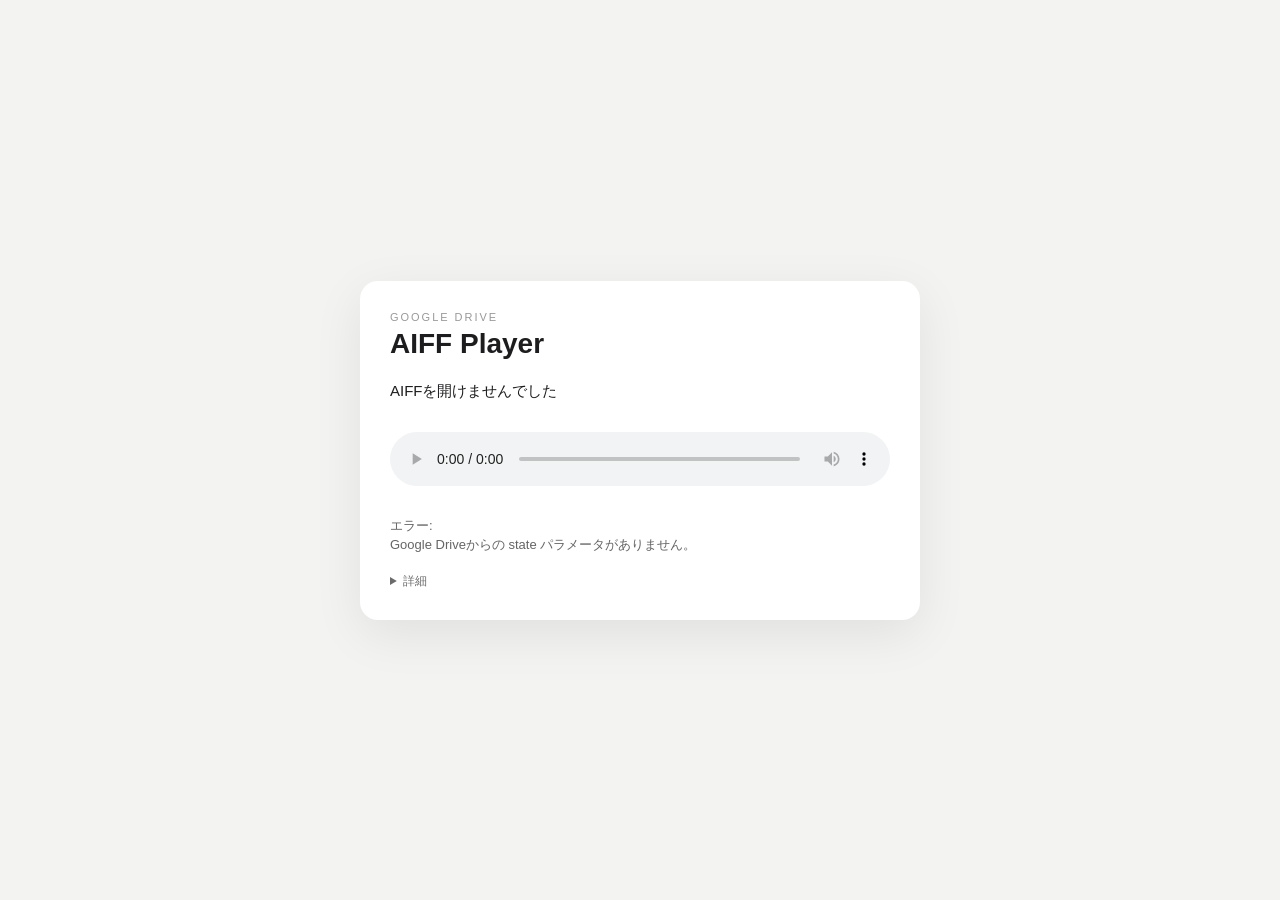
==== index.html @ 59755690 "Add files via upload" ====
<!doctype html>
<html lang="ja">
<head>
  <meta charset="utf-8">
  <meta name="viewport" content="width=device-width, initial-scale=1">
  <title>Drive AIFF Player</title>
  <link rel="stylesheet" href="style.css">
  <script src="https://accounts.google.com/gsi/client" async defer></script>
</head>
<body>
  <main class="card">
    <div class="eyebrow">GOOGLE DRIVE</div>
    <h1>AIFF Player</h1>
    <div id="filename" class="filename">AIFFを待っています…</div>

    <audio id="player" controls></audio>

    <button id="authButton" hidden>Google Driveへのアクセスを許可</button>
    <div id="status">Driveからの情報を確認しています…</div>

    <details>
      <summary>詳細</summary>
      <pre id="details"></pre>
    </details>
  </main>

  <script src="config.js"></script>
  <script src="app.js"></script>
</body>
</html>
---- style.css ----
* { box-sizing: border-box; }
body {
  margin: 0;
  min-height: 100vh;
  display: grid;
  place-items: center;
  background: #f3f3f1;
  color: #1d1d1f;
  font-family: -apple-system, BlinkMacSystemFont, "Helvetica Neue", Arial, sans-serif;
}
.card {
  width: min(560px, calc(100vw - 32px));
  background: white;
  border-radius: 18px;
  padding: 30px;
  box-shadow: 0 14px 50px rgba(0,0,0,.08);
}
.eyebrow {
  font-size: 11px;
  letter-spacing: .18em;
  opacity: .45;
}
h1 { margin: 5px 0 22px; font-size: 28px; font-weight: 600; }
.filename {
  min-height: 28px;
  margin-bottom: 14px;
  font-size: 15px;
  overflow-wrap: anywhere;
}
audio { width: 100%; margin: 8px 0 14px; }
button {
  width: 100%;
  padding: 11px 14px;
  border: 0;
  border-radius: 10px;
  font: inherit;
  cursor: pointer;
}
#status {
  margin-top: 12px;
  font-size: 13px;
  line-height: 1.5;
  opacity: .68;
  white-space: pre-wrap;
}
details { margin-top: 18px; font-size: 12px; opacity: .65; }
pre { white-space: pre-wrap; overflow-wrap: anywhere; }
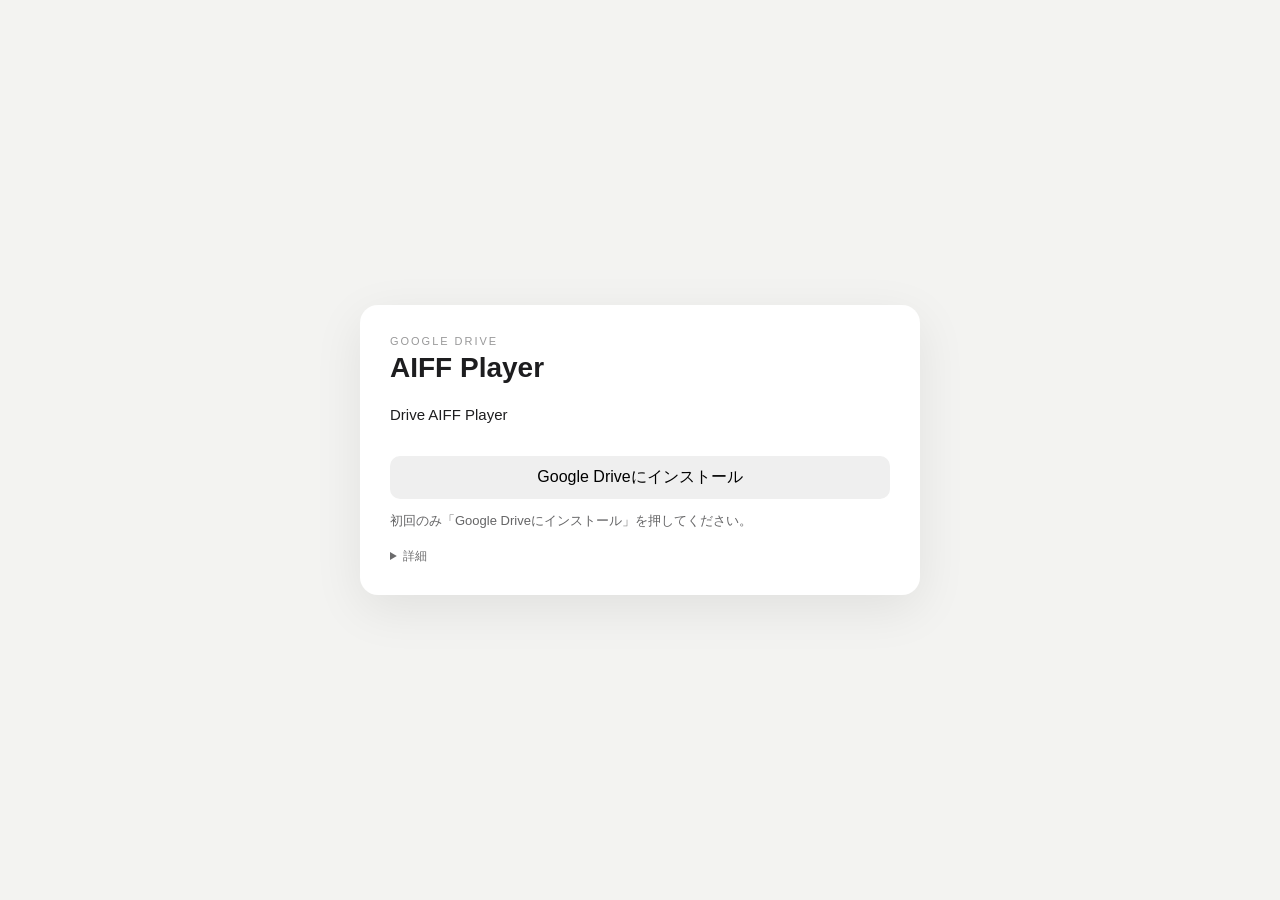
==== commit 5ca0baf2: "Add files via upload" ====
--- a/index.html
+++ b/index.html
@@ -11,12 +11,14 @@
   <main class="card">
     <div class="eyebrow">GOOGLE DRIVE</div>
     <h1>AIFF Player</h1>
-    <div id="filename" class="filename">AIFFを待っています…</div>
+    <div id="filename" class="filename">Drive AIFF Player</div>
 
-    <audio id="player" controls></audio>
+    <audio id="player" controls hidden></audio>
 
+    <button id="installButton">Google Driveにインストール</button>
     <button id="authButton" hidden>Google Driveへのアクセスを許可</button>
-    <div id="status">Driveからの情報を確認しています…</div>
+
+    <div id="status">初回のみ「Google Driveにインストール」を押してください。</div>
 
     <details>
       <summary>詳細</summary>
--- a/style.css
+++ b/style.css
@@ -35,6 +35,7 @@
   border-radius: 10px;
   font: inherit;
   cursor: pointer;
+  margin-top: 8px;
 }
 #status {
   margin-top: 12px;
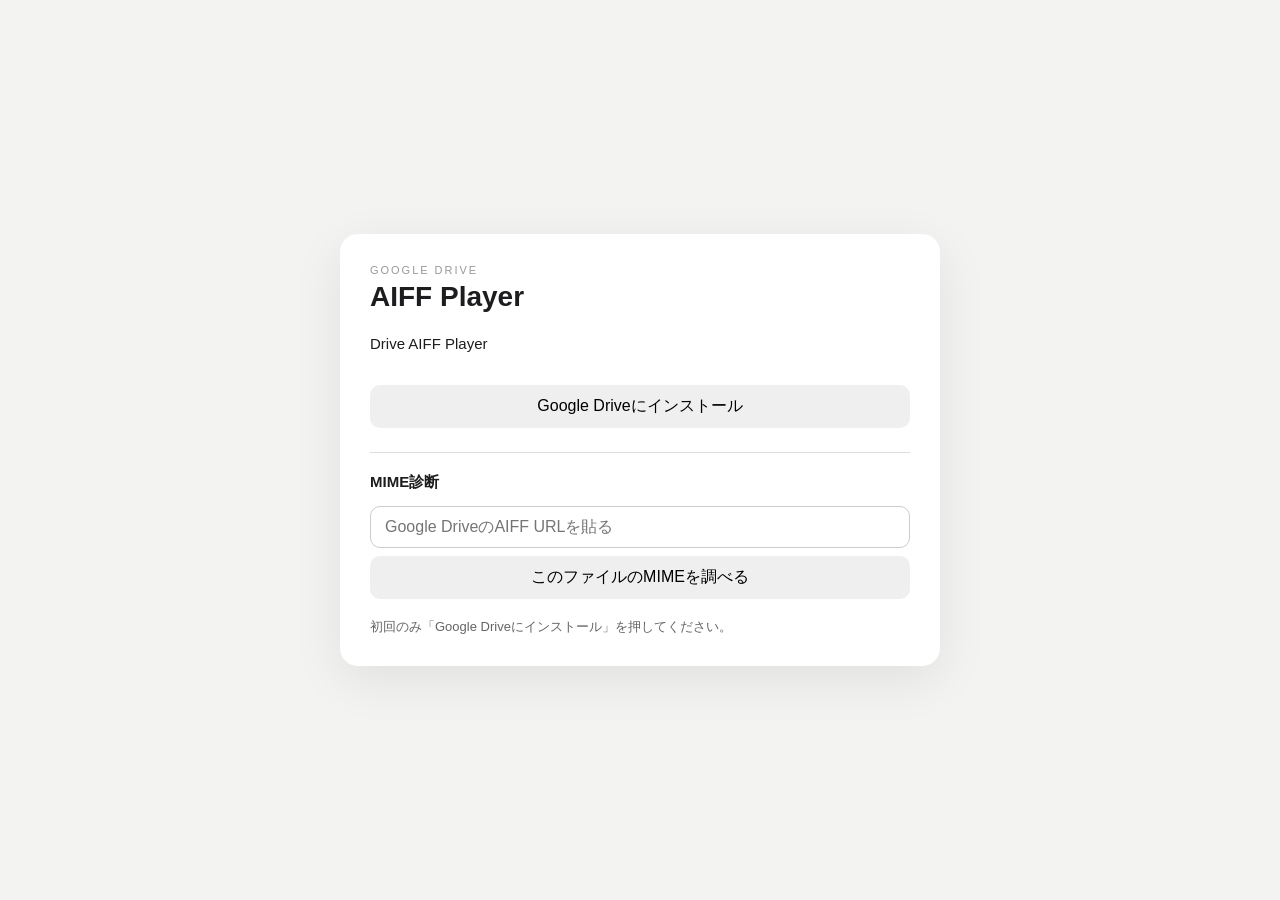
==== commit d8f5e960: "Add files via upload" ====
--- a/index.html
+++ b/index.html
@@ -18,12 +18,15 @@
     <button id="installButton">Google Driveにインストール</button>
     <button id="authButton" hidden>Google Driveへのアクセスを許可</button>
 
+    <section class="diagnostic">
+      <h2>MIME診断</h2>
+      <input id="driveUrl" type="text"
+        placeholder="Google DriveのAIFF URLを貼る">
+      <button id="mimeButton">このファイルのMIMEを調べる</button>
+      <div id="mimeResult"></div>
+    </section>
+
     <div id="status">初回のみ「Google Driveにインストール」を押してください。</div>
-
-    <details>
-      <summary>詳細</summary>
-      <pre id="details"></pre>
-    </details>
   </main>
 
   <script src="config.js"></script>
--- a/style.css
+++ b/style.css
@@ -1,48 +1,32 @@
 * { box-sizing: border-box; }
 body {
-  margin: 0;
-  min-height: 100vh;
-  display: grid;
-  place-items: center;
-  background: #f3f3f1;
-  color: #1d1d1f;
-  font-family: -apple-system, BlinkMacSystemFont, "Helvetica Neue", Arial, sans-serif;
+  margin: 0; min-height: 100vh; display: grid; place-items: center;
+  background: #f3f3f1; color: #1d1d1f;
+  font-family: -apple-system,BlinkMacSystemFont,"Helvetica Neue",Arial,sans-serif;
 }
 .card {
-  width: min(560px, calc(100vw - 32px));
-  background: white;
-  border-radius: 18px;
-  padding: 30px;
+  width: min(600px, calc(100vw - 32px)); background: white;
+  border-radius: 18px; padding: 30px;
   box-shadow: 0 14px 50px rgba(0,0,0,.08);
 }
-.eyebrow {
-  font-size: 11px;
-  letter-spacing: .18em;
-  opacity: .45;
+.eyebrow { font-size: 11px; letter-spacing: .18em; opacity: .45; }
+h1 { margin: 5px 0 22px; font-size: 28px; font-weight: 600; }
+h2 { font-size: 15px; margin: 0 0 10px; }
+.filename { min-height: 28px; margin-bottom: 14px; font-size: 15px; }
+audio { width: 100%; margin: 8px 0 14px; }
+button, input {
+  width: 100%; padding: 11px 14px; border-radius: 10px; font: inherit;
 }
-h1 { margin: 5px 0 22px; font-size: 28px; font-weight: 600; }
-.filename {
-  min-height: 28px;
-  margin-bottom: 14px;
-  font-size: 15px;
-  overflow-wrap: anywhere;
+button { border: 0; cursor: pointer; margin-top: 8px; }
+input { border: 1px solid #ccc; margin-top: 4px; }
+.diagnostic {
+  margin-top: 24px; padding-top: 20px; border-top: 1px solid #ddd;
 }
-audio { width: 100%; margin: 8px 0 14px; }
-button {
-  width: 100%;
-  padding: 11px 14px;
-  border: 0;
-  border-radius: 10px;
-  font: inherit;
-  cursor: pointer;
-  margin-top: 8px;
+#mimeResult {
+  margin-top: 12px; font-family: ui-monospace, SFMono-Regular, Menlo, monospace;
+  font-size: 13px; white-space: pre-wrap; overflow-wrap: anywhere;
 }
 #status {
-  margin-top: 12px;
-  font-size: 13px;
-  line-height: 1.5;
-  opacity: .68;
-  white-space: pre-wrap;
+  margin-top: 18px; font-size: 13px; line-height: 1.5;
+  opacity: .68; white-space: pre-wrap;
 }
-details { margin-top: 18px; font-size: 12px; opacity: .65; }
-pre { white-space: pre-wrap; overflow-wrap: anywhere; }
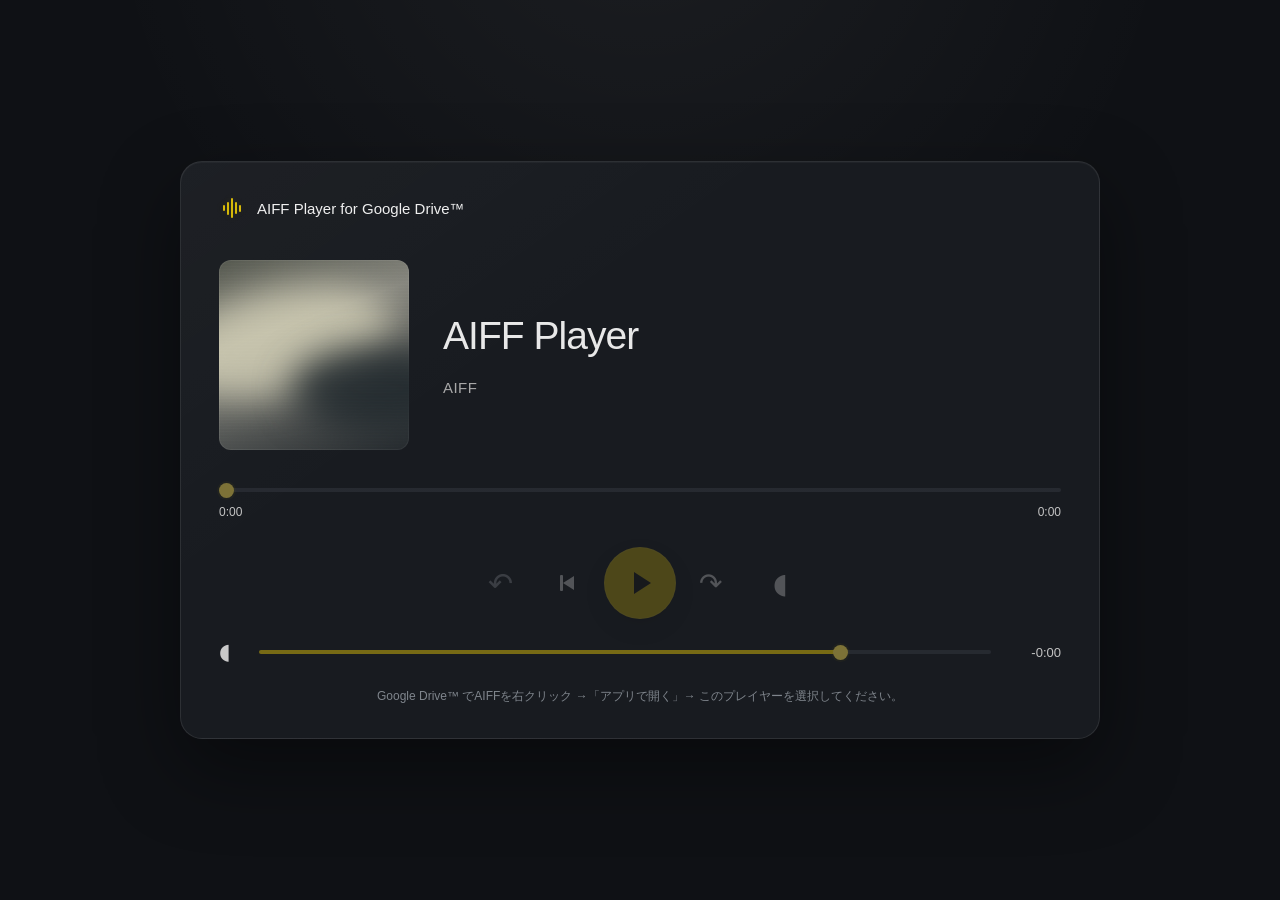
==== commit 2b2d6196: "Add files via upload" ====
--- a/index.html
+++ b/index.html
@@ -3,33 +3,65 @@
 <head>
   <meta charset="utf-8">
   <meta name="viewport" content="width=device-width, initial-scale=1">
-  <title>Drive AIFF Player</title>
+  <title>AIFF Player for Google Drive™</title>
   <link rel="stylesheet" href="style.css">
   <script src="https://accounts.google.com/gsi/client" async defer></script>
 </head>
 <body>
-  <main class="card">
-    <div class="eyebrow">GOOGLE DRIVE</div>
-    <h1>AIFF Player</h1>
-    <div id="filename" class="filename">Drive AIFF Player</div>
+  <main class="app-shell">
+    <section class="player-card">
+      <header class="player-header">
+        <div class="brand">
+          <span class="brand-mark" aria-hidden="true"><i></i><i></i><i></i><i></i><i></i></span>
+          <span>AIFF Player for Google Drive™</span>
+        </div>
+      </header>
 
-    <audio id="player" controls hidden></audio>
+      <div class="content-grid">
+        <div class="artwork" aria-hidden="true">
+          <div class="art-glow art-glow-a"></div>
+          <div class="art-glow art-glow-b"></div>
+          <div class="art-grain"></div>
+        </div>
+        <div class="track-info">
+          <h1 id="filename">AIFF Player</h1>
+          <p id="filemeta">AIFF</p>
+        </div>
+      </div>
 
-    <button id="installButton">Google Driveにインストール</button>
-    <button id="authButton" hidden>Google Driveへのアクセスを許可</button>
+      <div class="timeline">
+        <input id="seek" class="range range-seek" type="range" min="0" max="1000" value="0" step="1" disabled aria-label="再生位置">
+        <div class="time-row">
+          <span id="currentTime">0:00</span>
+          <span id="duration">0:00</span>
+        </div>
+      </div>
 
-    <section class="diagnostic">
-      <h2>MIME診断</h2>
-      <input id="driveUrl" type="text"
-        placeholder="Google DriveのAIFF URLを貼る">
-      <button id="mimeButton">このファイルのMIMEを調べる</button>
-      <div id="mimeResult"></div>
+      <div class="transport">
+        <button id="back15" class="icon-button subtle" type="button" title="15秒戻る" disabled>↶</button>
+        <button id="restart" class="icon-button" type="button" title="先頭へ" disabled>
+          <span class="skip-icon skip-back" aria-hidden="true"></span>
+        </button>
+        <button id="playPause" class="play-button" type="button" title="再生" disabled>
+          <span class="play-symbol" aria-hidden="true"></span>
+        </button>
+        <button id="forward15" class="icon-button" type="button" title="15秒進む" disabled>↷</button>
+        <button id="mute" class="icon-button" type="button" title="ミュート" disabled>
+          <span id="speakerIcon" aria-hidden="true">◖</span>
+        </button>
+      </div>
+
+      <div class="volume-row">
+        <span class="volume-symbol" aria-hidden="true">◖</span>
+        <input id="volume" class="range" type="range" min="0" max="1" value="0.8" step="0.01" disabled aria-label="音量">
+        <span id="remainingTime" class="remaining">-0:00</span>
+      </div>
+
+      <div id="status" class="status">Google Drive™ からAIFFを開いてください。</div>
+      <audio id="audio" preload="metadata"></audio>
     </section>
-
-    <div id="status">初回のみ「Google Driveにインストール」を押してください。</div>
   </main>
-
   <script src="config.js"></script>
   <script src="app.js"></script>
 </body>
-</html>
+</html>
--- a/style.css
+++ b/style.css
@@ -1,32 +1,94 @@
+:root {
+  --bg: #0f1115;
+  --card: #181b20;
+  --text: #e8e8e8;
+  --muted: #a8a8a8;
+  --line: #353941;
+  --accent: #d6b90a;
+  --accent-soft: #e0c84e;
+  --danger: #d66a6a;
+  color-scheme: dark;
+}
 * { box-sizing: border-box; }
+html, body { min-height: 100%; }
 body {
-  margin: 0; min-height: 100vh; display: grid; place-items: center;
-  background: #f3f3f1; color: #1d1d1f;
-  font-family: -apple-system,BlinkMacSystemFont,"Helvetica Neue",Arial,sans-serif;
+  margin: 0;
+  min-height: 100vh;
+  display: grid;
+  place-items: center;
+  padding: 28px;
+  background: radial-gradient(circle at 50% -15%, rgba(255,255,255,.055), transparent 34rem), var(--bg);
+  color: var(--text);
+  font-family: -apple-system, BlinkMacSystemFont, "Helvetica Neue", "Segoe UI", sans-serif;
+  -webkit-font-smoothing: antialiased;
 }
-.card {
-  width: min(600px, calc(100vw - 32px)); background: white;
-  border-radius: 18px; padding: 30px;
-  box-shadow: 0 14px 50px rgba(0,0,0,.08);
+button, input { font: inherit; }
+button { color: inherit; }
+.app-shell { width: min(920px, 100%); }
+.player-card {
+  position: relative;
+  overflow: hidden;
+  padding: 32px 38px 30px;
+  border: 1px solid rgba(255,255,255,.09);
+  border-radius: 22px;
+  background: linear-gradient(145deg, rgba(255,255,255,.022), transparent 36%), var(--card);
+  box-shadow: 0 30px 80px rgba(0,0,0,.42), inset 0 1px 0 rgba(255,255,255,.035);
 }
-.eyebrow { font-size: 11px; letter-spacing: .18em; opacity: .45; }
-h1 { margin: 5px 0 22px; font-size: 28px; font-weight: 600; }
-h2 { font-size: 15px; margin: 0 0 10px; }
-.filename { min-height: 28px; margin-bottom: 14px; font-size: 15px; }
-audio { width: 100%; margin: 8px 0 14px; }
-button, input {
-  width: 100%; padding: 11px 14px; border-radius: 10px; font: inherit;
+.player-header { display:flex; align-items:center; min-height:28px; margin-bottom:38px; }
+.brand { display:inline-flex; align-items:center; gap:13px; color:#efefef; font-size:15px; }
+.brand-mark { width:25px; height:22px; display:inline-flex; align-items:center; justify-content:center; gap:2px; }
+.brand-mark i { display:block; width:2px; border-radius:999px; background:var(--accent); box-shadow:0 0 8px rgba(214,185,10,.16); }
+.brand-mark i:nth-child(1){height:6px}.brand-mark i:nth-child(2){height:13px}.brand-mark i:nth-child(3){height:20px}.brand-mark i:nth-child(4){height:12px}.brand-mark i:nth-child(5){height:7px}
+.content-grid { display:grid; grid-template-columns:minmax(150px,190px) 1fr; gap:34px; align-items:center; }
+.artwork {
+  position:relative; aspect-ratio:1; overflow:hidden; border-radius:12px;
+  background:linear-gradient(160deg,#55584f 0%,#85857d 35%,#262b2f 100%);
+  box-shadow:inset 0 0 0 1px rgba(255,255,255,.06);
 }
-button { border: 0; cursor: pointer; margin-top: 8px; }
-input { border: 1px solid #ccc; margin-top: 4px; }
-.diagnostic {
-  margin-top: 24px; padding-top: 20px; border-top: 1px solid #ddd;
+.art-glow { position:absolute; filter:blur(18px); border-radius:50%; }
+.art-glow-a { width:120%; height:55%; left:-28%; top:16%; background:rgba(223,219,191,.72); transform:rotate(-12deg); }
+.art-glow-b { width:90%; height:45%; right:-28%; bottom:10%; background:rgba(32,40,45,.86); }
+.art-grain { position:absolute; inset:0; opacity:.13; background-image:repeating-linear-gradient(0deg,rgba(255,255,255,.11) 0,rgba(255,255,255,.11) 1px,transparent 1px,transparent 3px); mix-blend-mode:overlay; }
+.track-info h1 { margin:0; max-width:100%; font-size:clamp(25px,4.2vw,39px); line-height:1.15; font-weight:460; letter-spacing:-.025em; overflow-wrap:anywhere; }
+.track-info p { margin:20px 0 0; color:var(--muted); font-size:15px; letter-spacing:.03em; }
+.timeline { margin-top:30px; }
+.range { width:100%; height:20px; margin:0; appearance:none; -webkit-appearance:none; background:transparent; cursor:pointer; }
+.range:disabled { cursor:default; opacity:.5; }
+.range::-webkit-slider-runnable-track { height:4px; border-radius:999px; background:linear-gradient(to right,var(--accent) 0%,var(--accent) var(--progress,0%),var(--line) var(--progress,0%),var(--line) 100%); }
+.range::-moz-range-track { height:4px; border-radius:999px; background:var(--line); }
+.range::-moz-range-progress { height:4px; border-radius:999px; background:var(--accent); }
+.range::-webkit-slider-thumb { appearance:none; -webkit-appearance:none; width:15px; height:15px; margin-top:-5.5px; border:0; border-radius:50%; background:var(--accent-soft); box-shadow:0 0 0 2px rgba(214,185,10,.08); }
+.range::-moz-range-thumb { width:15px; height:15px; border:0; border-radius:50%; background:var(--accent-soft); }
+.time-row { display:flex; justify-content:space-between; margin-top:1px; color:#c4c4c4; font-size:12px; font-variant-numeric:tabular-nums; }
+.transport { display:grid; grid-template-columns:repeat(5,56px); justify-content:center; align-items:center; gap:14px; margin:28px 0 20px; }
+.icon-button,.play-button { display:grid; place-items:center; border:0; cursor:pointer; transition:transform .15s ease,opacity .15s ease,background .15s ease; }
+.icon-button:disabled,.play-button:disabled { cursor:default; opacity:.28; }
+.icon-button:not(:disabled):active,.play-button:not(:disabled):active { transform:scale(.95); }
+.icon-button { width:56px; height:56px; background:transparent; font-size:28px; }
+.icon-button.subtle { color:#92979d; font-size:30px; }
+.play-button { width:72px; height:72px; justify-self:center; border-radius:50%; background:var(--accent); color:#151515; box-shadow:0 9px 26px rgba(0,0,0,.24),0 0 0 1px rgba(255,255,255,.08) inset; }
+.play-button:not(:disabled):hover { background:var(--accent-soft); }
+.play-symbol { width:0; height:0; margin-left:5px; border-top:11px solid transparent; border-bottom:11px solid transparent; border-left:17px solid currentColor; }
+.play-button.is-playing .play-symbol { width:16px; height:22px; margin-left:0; border:0; background:linear-gradient(90deg,currentColor 0 5px,transparent 5px 11px,currentColor 11px 16px); }
+.skip-icon { position:relative; width:24px; height:24px; }
+.skip-icon::before { content:""; position:absolute; top:5px; width:0; height:0; border-top:7px solid transparent; border-bottom:7px solid transparent; }
+.skip-icon::after { content:""; position:absolute; top:4px; width:3px; height:16px; border-radius:1px; background:currentColor; }
+.skip-back::before { left:5px; border-right:11px solid currentColor; }
+.skip-back::after { left:2px; }
+.volume-row { display:grid; grid-template-columns:28px 1fr 58px; align-items:center; gap:12px; margin-top:4px; }
+.volume-symbol { color:#c9c9c9; font-size:22px; }
+.remaining { color:#c4c4c4; text-align:right; font-size:13px; font-variant-numeric:tabular-nums; }
+.status { min-height:20px; margin-top:23px; color:#7f858c; font-size:12px; text-align:center; }
+.status.error { color:var(--danger); }
+@media (max-width:680px) {
+  body { padding:14px; }
+  .player-card { padding:24px 22px 24px; border-radius:18px; }
+  .player-header { margin-bottom:24px; }
+  .content-grid { grid-template-columns:1fr; gap:22px; }
+  .artwork { width:min(62vw,220px); }
+  .track-info h1 { font-size:clamp(23px,7vw,32px); }
+  .track-info p { margin-top:11px; }
+  .transport { grid-template-columns:repeat(5,48px); gap:5px; }
+  .icon-button { width:48px; height:48px; }
+  .play-button { width:64px; height:64px; }
 }
-#mimeResult {
-  margin-top: 12px; font-family: ui-monospace, SFMono-Regular, Menlo, monospace;
-  font-size: 13px; white-space: pre-wrap; overflow-wrap: anywhere;
-}
-#status {
-  margin-top: 18px; font-size: 13px; line-height: 1.5;
-  opacity: .68; white-space: pre-wrap;
-}
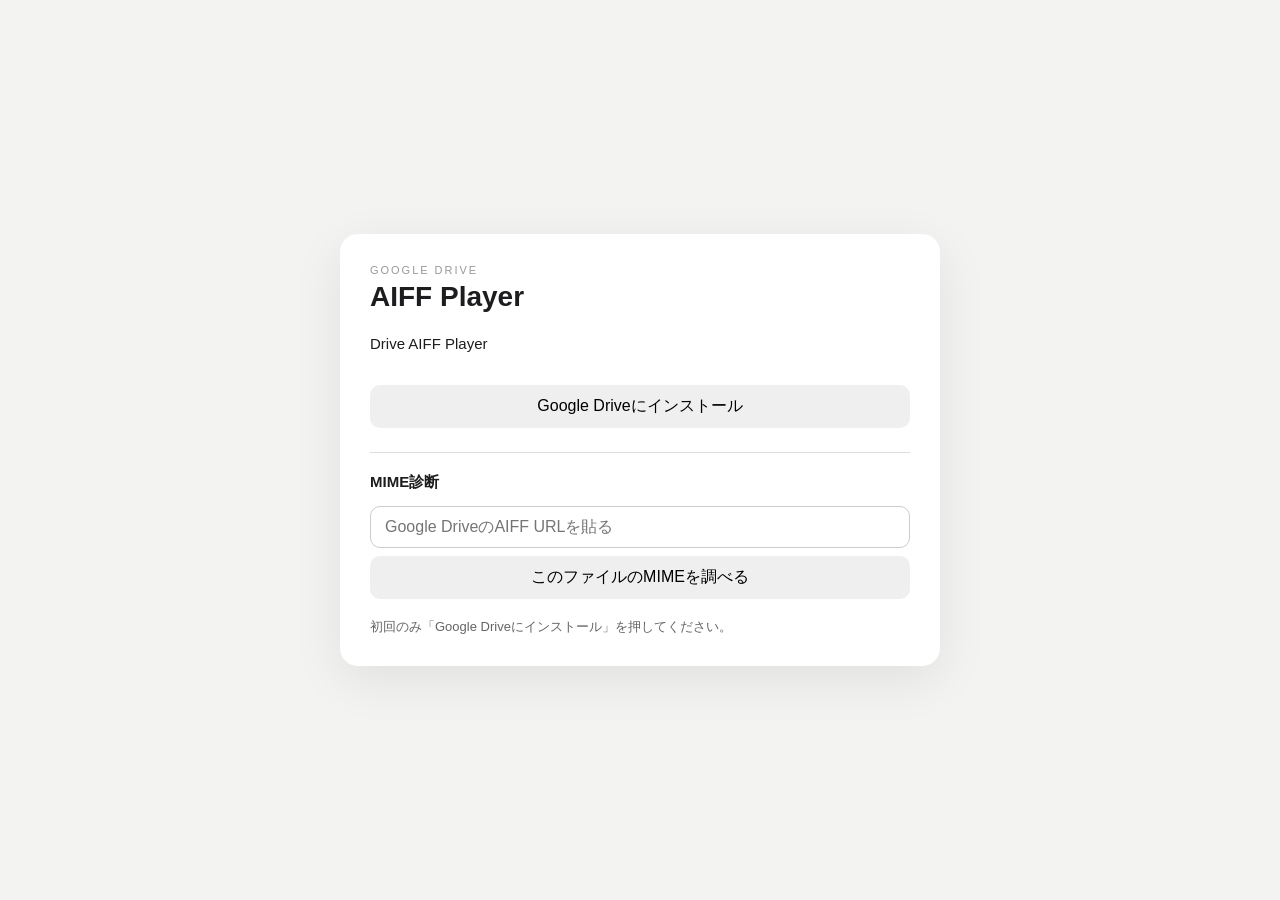
==== commit 3671867f: "Add files via upload" ====
--- a/index.html
+++ b/index.html
@@ -3,65 +3,33 @@
 <head>
   <meta charset="utf-8">
   <meta name="viewport" content="width=device-width, initial-scale=1">
-  <title>AIFF Player for Google Drive™</title>
+  <title>Drive AIFF Player</title>
   <link rel="stylesheet" href="style.css">
   <script src="https://accounts.google.com/gsi/client" async defer></script>
 </head>
 <body>
-  <main class="app-shell">
-    <section class="player-card">
-      <header class="player-header">
-        <div class="brand">
-          <span class="brand-mark" aria-hidden="true"><i></i><i></i><i></i><i></i><i></i></span>
-          <span>AIFF Player for Google Drive™</span>
-        </div>
-      </header>
+  <main class="card">
+    <div class="eyebrow">GOOGLE DRIVE</div>
+    <h1>AIFF Player</h1>
+    <div id="filename" class="filename">Drive AIFF Player</div>
 
-      <div class="content-grid">
-        <div class="artwork" aria-hidden="true">
-          <div class="art-glow art-glow-a"></div>
-          <div class="art-glow art-glow-b"></div>
-          <div class="art-grain"></div>
-        </div>
-        <div class="track-info">
-          <h1 id="filename">AIFF Player</h1>
-          <p id="filemeta">AIFF</p>
-        </div>
-      </div>
+    <audio id="player" controls hidden></audio>
 
-      <div class="timeline">
-        <input id="seek" class="range range-seek" type="range" min="0" max="1000" value="0" step="1" disabled aria-label="再生位置">
-        <div class="time-row">
-          <span id="currentTime">0:00</span>
-          <span id="duration">0:00</span>
-        </div>
-      </div>
+    <button id="installButton">Google Driveにインストール</button>
+    <button id="authButton" hidden>Google Driveへのアクセスを許可</button>
 
-      <div class="transport">
-        <button id="back15" class="icon-button subtle" type="button" title="15秒戻る" disabled>↶</button>
-        <button id="restart" class="icon-button" type="button" title="先頭へ" disabled>
-          <span class="skip-icon skip-back" aria-hidden="true"></span>
-        </button>
-        <button id="playPause" class="play-button" type="button" title="再生" disabled>
-          <span class="play-symbol" aria-hidden="true"></span>
-        </button>
-        <button id="forward15" class="icon-button" type="button" title="15秒進む" disabled>↷</button>
-        <button id="mute" class="icon-button" type="button" title="ミュート" disabled>
-          <span id="speakerIcon" aria-hidden="true">◖</span>
-        </button>
-      </div>
+    <section class="diagnostic">
+      <h2>MIME診断</h2>
+      <input id="driveUrl" type="text"
+        placeholder="Google DriveのAIFF URLを貼る">
+      <button id="mimeButton">このファイルのMIMEを調べる</button>
+      <div id="mimeResult"></div>
+    </section>
 
-      <div class="volume-row">
-        <span class="volume-symbol" aria-hidden="true">◖</span>
-        <input id="volume" class="range" type="range" min="0" max="1" value="0.8" step="0.01" disabled aria-label="音量">
-        <span id="remainingTime" class="remaining">-0:00</span>
-      </div>
+    <div id="status">初回のみ「Google Driveにインストール」を押してください。</div>
+  </main>
 
-      <div id="status" class="status">Google Drive™ からAIFFを開いてください。</div>
-      <audio id="audio" preload="metadata"></audio>
-    </section>
-  </main>
   <script src="config.js"></script>
   <script src="app.js"></script>
 </body>
-</html>+</html>
--- a/style.css
+++ b/style.css
@@ -1,94 +1,32 @@
-:root {
-  --bg: #0f1115;
-  --card: #181b20;
-  --text: #e8e8e8;
-  --muted: #a8a8a8;
-  --line: #353941;
-  --accent: #d6b90a;
-  --accent-soft: #e0c84e;
-  --danger: #d66a6a;
-  color-scheme: dark;
+* { box-sizing: border-box; }
+body {
+  margin: 0; min-height: 100vh; display: grid; place-items: center;
+  background: #f3f3f1; color: #1d1d1f;
+  font-family: -apple-system,BlinkMacSystemFont,"Helvetica Neue",Arial,sans-serif;
 }
-* { box-sizing: border-box; }
-html, body { min-height: 100%; }
-body {
-  margin: 0;
-  min-height: 100vh;
-  display: grid;
-  place-items: center;
-  padding: 28px;
-  background: radial-gradient(circle at 50% -15%, rgba(255,255,255,.055), transparent 34rem), var(--bg);
-  color: var(--text);
-  font-family: -apple-system, BlinkMacSystemFont, "Helvetica Neue", "Segoe UI", sans-serif;
-  -webkit-font-smoothing: antialiased;
+.card {
+  width: min(600px, calc(100vw - 32px)); background: white;
+  border-radius: 18px; padding: 30px;
+  box-shadow: 0 14px 50px rgba(0,0,0,.08);
 }
-button, input { font: inherit; }
-button { color: inherit; }
-.app-shell { width: min(920px, 100%); }
-.player-card {
-  position: relative;
-  overflow: hidden;
-  padding: 32px 38px 30px;
-  border: 1px solid rgba(255,255,255,.09);
-  border-radius: 22px;
-  background: linear-gradient(145deg, rgba(255,255,255,.022), transparent 36%), var(--card);
-  box-shadow: 0 30px 80px rgba(0,0,0,.42), inset 0 1px 0 rgba(255,255,255,.035);
+.eyebrow { font-size: 11px; letter-spacing: .18em; opacity: .45; }
+h1 { margin: 5px 0 22px; font-size: 28px; font-weight: 600; }
+h2 { font-size: 15px; margin: 0 0 10px; }
+.filename { min-height: 28px; margin-bottom: 14px; font-size: 15px; }
+audio { width: 100%; margin: 8px 0 14px; }
+button, input {
+  width: 100%; padding: 11px 14px; border-radius: 10px; font: inherit;
 }
-.player-header { display:flex; align-items:center; min-height:28px; margin-bottom:38px; }
-.brand { display:inline-flex; align-items:center; gap:13px; color:#efefef; font-size:15px; }
-.brand-mark { width:25px; height:22px; display:inline-flex; align-items:center; justify-content:center; gap:2px; }
-.brand-mark i { display:block; width:2px; border-radius:999px; background:var(--accent); box-shadow:0 0 8px rgba(214,185,10,.16); }
-.brand-mark i:nth-child(1){height:6px}.brand-mark i:nth-child(2){height:13px}.brand-mark i:nth-child(3){height:20px}.brand-mark i:nth-child(4){height:12px}.brand-mark i:nth-child(5){height:7px}
-.content-grid { display:grid; grid-template-columns:minmax(150px,190px) 1fr; gap:34px; align-items:center; }
-.artwork {
-  position:relative; aspect-ratio:1; overflow:hidden; border-radius:12px;
-  background:linear-gradient(160deg,#55584f 0%,#85857d 35%,#262b2f 100%);
-  box-shadow:inset 0 0 0 1px rgba(255,255,255,.06);
+button { border: 0; cursor: pointer; margin-top: 8px; }
+input { border: 1px solid #ccc; margin-top: 4px; }
+.diagnostic {
+  margin-top: 24px; padding-top: 20px; border-top: 1px solid #ddd;
 }
-.art-glow { position:absolute; filter:blur(18px); border-radius:50%; }
-.art-glow-a { width:120%; height:55%; left:-28%; top:16%; background:rgba(223,219,191,.72); transform:rotate(-12deg); }
-.art-glow-b { width:90%; height:45%; right:-28%; bottom:10%; background:rgba(32,40,45,.86); }
-.art-grain { position:absolute; inset:0; opacity:.13; background-image:repeating-linear-gradient(0deg,rgba(255,255,255,.11) 0,rgba(255,255,255,.11) 1px,transparent 1px,transparent 3px); mix-blend-mode:overlay; }
-.track-info h1 { margin:0; max-width:100%; font-size:clamp(25px,4.2vw,39px); line-height:1.15; font-weight:460; letter-spacing:-.025em; overflow-wrap:anywhere; }
-.track-info p { margin:20px 0 0; color:var(--muted); font-size:15px; letter-spacing:.03em; }
-.timeline { margin-top:30px; }
-.range { width:100%; height:20px; margin:0; appearance:none; -webkit-appearance:none; background:transparent; cursor:pointer; }
-.range:disabled { cursor:default; opacity:.5; }
-.range::-webkit-slider-runnable-track { height:4px; border-radius:999px; background:linear-gradient(to right,var(--accent) 0%,var(--accent) var(--progress,0%),var(--line) var(--progress,0%),var(--line) 100%); }
-.range::-moz-range-track { height:4px; border-radius:999px; background:var(--line); }
-.range::-moz-range-progress { height:4px; border-radius:999px; background:var(--accent); }
-.range::-webkit-slider-thumb { appearance:none; -webkit-appearance:none; width:15px; height:15px; margin-top:-5.5px; border:0; border-radius:50%; background:var(--accent-soft); box-shadow:0 0 0 2px rgba(214,185,10,.08); }
-.range::-moz-range-thumb { width:15px; height:15px; border:0; border-radius:50%; background:var(--accent-soft); }
-.time-row { display:flex; justify-content:space-between; margin-top:1px; color:#c4c4c4; font-size:12px; font-variant-numeric:tabular-nums; }
-.transport { display:grid; grid-template-columns:repeat(5,56px); justify-content:center; align-items:center; gap:14px; margin:28px 0 20px; }
-.icon-button,.play-button { display:grid; place-items:center; border:0; cursor:pointer; transition:transform .15s ease,opacity .15s ease,background .15s ease; }
-.icon-button:disabled,.play-button:disabled { cursor:default; opacity:.28; }
-.icon-button:not(:disabled):active,.play-button:not(:disabled):active { transform:scale(.95); }
-.icon-button { width:56px; height:56px; background:transparent; font-size:28px; }
-.icon-button.subtle { color:#92979d; font-size:30px; }
-.play-button { width:72px; height:72px; justify-self:center; border-radius:50%; background:var(--accent); color:#151515; box-shadow:0 9px 26px rgba(0,0,0,.24),0 0 0 1px rgba(255,255,255,.08) inset; }
-.play-button:not(:disabled):hover { background:var(--accent-soft); }
-.play-symbol { width:0; height:0; margin-left:5px; border-top:11px solid transparent; border-bottom:11px solid transparent; border-left:17px solid currentColor; }
-.play-button.is-playing .play-symbol { width:16px; height:22px; margin-left:0; border:0; background:linear-gradient(90deg,currentColor 0 5px,transparent 5px 11px,currentColor 11px 16px); }
-.skip-icon { position:relative; width:24px; height:24px; }
-.skip-icon::before { content:""; position:absolute; top:5px; width:0; height:0; border-top:7px solid transparent; border-bottom:7px solid transparent; }
-.skip-icon::after { content:""; position:absolute; top:4px; width:3px; height:16px; border-radius:1px; background:currentColor; }
-.skip-back::before { left:5px; border-right:11px solid currentColor; }
-.skip-back::after { left:2px; }
-.volume-row { display:grid; grid-template-columns:28px 1fr 58px; align-items:center; gap:12px; margin-top:4px; }
-.volume-symbol { color:#c9c9c9; font-size:22px; }
-.remaining { color:#c4c4c4; text-align:right; font-size:13px; font-variant-numeric:tabular-nums; }
-.status { min-height:20px; margin-top:23px; color:#7f858c; font-size:12px; text-align:center; }
-.status.error { color:var(--danger); }
-@media (max-width:680px) {
-  body { padding:14px; }
-  .player-card { padding:24px 22px 24px; border-radius:18px; }
-  .player-header { margin-bottom:24px; }
-  .content-grid { grid-template-columns:1fr; gap:22px; }
-  .artwork { width:min(62vw,220px); }
-  .track-info h1 { font-size:clamp(23px,7vw,32px); }
-  .track-info p { margin-top:11px; }
-  .transport { grid-template-columns:repeat(5,48px); gap:5px; }
-  .icon-button { width:48px; height:48px; }
-  .play-button { width:64px; height:64px; }
+#mimeResult {
+  margin-top: 12px; font-family: ui-monospace, SFMono-Regular, Menlo, monospace;
+  font-size: 13px; white-space: pre-wrap; overflow-wrap: anywhere;
 }
+#status {
+  margin-top: 18px; font-size: 13px; line-height: 1.5;
+  opacity: .68; white-space: pre-wrap;
+}
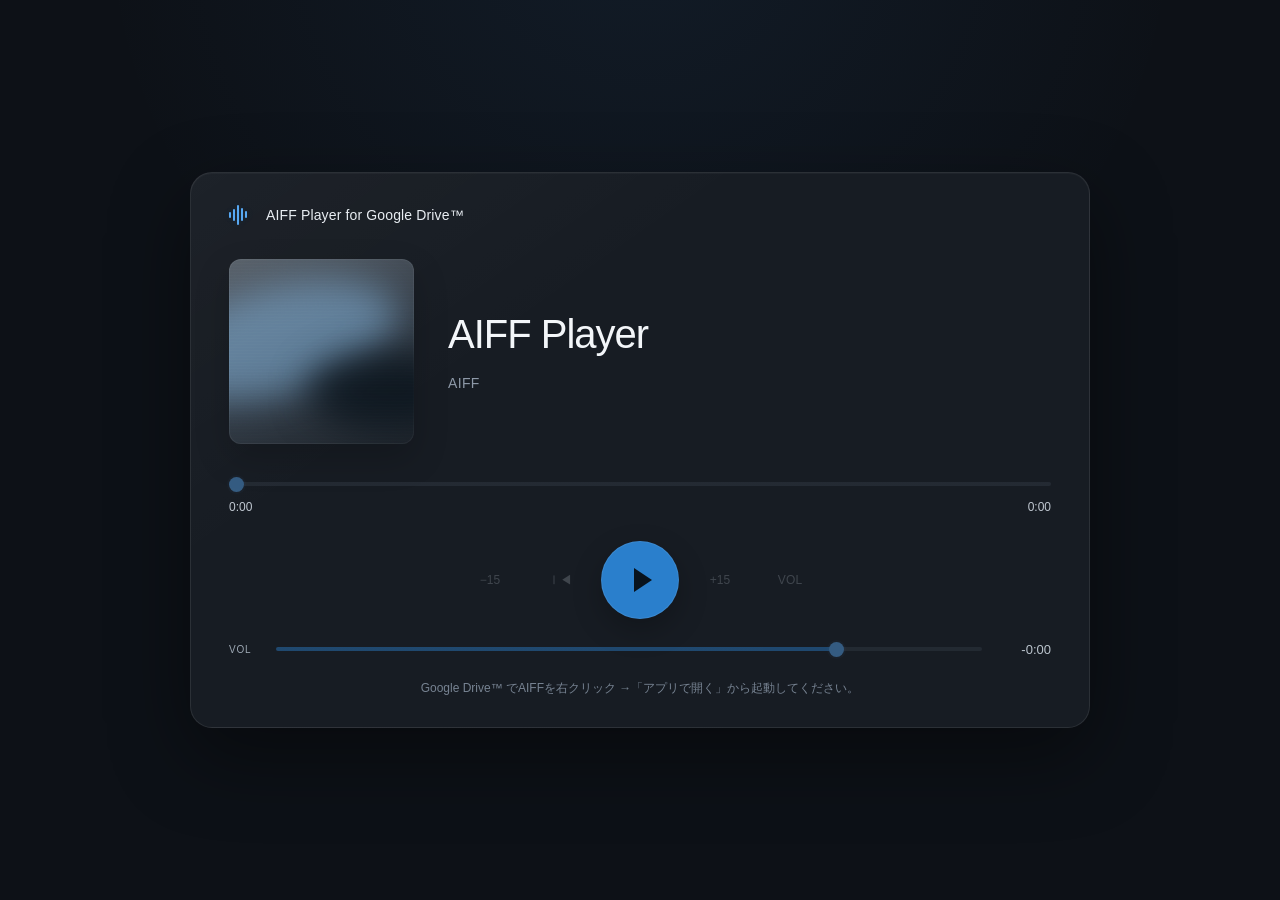
==== commit 320fe78c: "Add files via upload" ====
--- a/index.html
+++ b/index.html
@@ -3,30 +3,71 @@
 <head>
   <meta charset="utf-8">
   <meta name="viewport" content="width=device-width, initial-scale=1">
-  <title>Drive AIFF Player</title>
+  <title>AIFF Player for Google Drive™</title>
   <link rel="stylesheet" href="style.css">
   <script src="https://accounts.google.com/gsi/client" async defer></script>
 </head>
 <body>
-  <main class="card">
-    <div class="eyebrow">GOOGLE DRIVE</div>
-    <h1>AIFF Player</h1>
-    <div id="filename" class="filename">Drive AIFF Player</div>
+  <main class="app">
+    <section class="player">
+      <header class="header">
+        <div class="brand">
+          <span class="brand-bars" aria-hidden="true">
+            <i></i><i></i><i></i><i></i><i></i>
+          </span>
+          <span>AIFF Player for Google Drive™</span>
+        </div>
+      </header>
 
-    <audio id="player" controls hidden></audio>
+      <div class="hero">
+        <div class="artwork" aria-hidden="true">
+          <span class="glow glow-a"></span>
+          <span class="glow glow-b"></span>
+          <span class="grain"></span>
+        </div>
 
-    <button id="installButton">Google Driveにインストール</button>
-    <button id="authButton" hidden>Google Driveへのアクセスを許可</button>
+        <div class="track">
+          <h1 id="filename">AIFF Player</h1>
+          <p id="metadata">AIFF</p>
+        </div>
+      </div>
 
-    <section class="diagnostic">
-      <h2>MIME診断</h2>
-      <input id="driveUrl" type="text"
-        placeholder="Google DriveのAIFF URLを貼る">
-      <button id="mimeButton">このファイルのMIMEを調べる</button>
-      <div id="mimeResult"></div>
+      <div class="timeline">
+        <input id="seek" class="range" type="range"
+               min="0" max="1000" value="0" step="1"
+               aria-label="再生位置" disabled>
+        <div class="times">
+          <span id="elapsed">0:00</span>
+          <span id="total">0:00</span>
+        </div>
+      </div>
+
+      <div class="controls">
+        <button id="back15" class="small-control" type="button" title="15秒戻る" disabled>−15</button>
+        <button id="restart" class="small-control" type="button" title="先頭へ" disabled>Ⅰ◀</button>
+
+        <button id="play" class="play-control" type="button" aria-label="再生">
+          <span class="play-shape" aria-hidden="true"></span>
+        </button>
+
+        <button id="forward15" class="small-control" type="button" title="15秒進む" disabled>+15</button>
+        <button id="mute" class="small-control" type="button" title="ミュート" disabled>VOL</button>
+      </div>
+
+      <div class="volume-row">
+        <span class="volume-label">VOL</span>
+        <input id="volume" class="range" type="range"
+               min="0" max="1" value="0.8" step="0.01"
+               aria-label="音量" disabled>
+        <span id="remaining" class="remaining">-0:00</span>
+      </div>
+
+      <div id="status" class="status">
+        Google Drive™ からAIFFを開いてください。
+      </div>
+
+      <audio id="audio" preload="metadata"></audio>
     </section>
-
-    <div id="status">初回のみ「Google Driveにインストール」を押してください。</div>
   </main>
 
   <script src="config.js"></script>
--- a/style.css
+++ b/style.css
@@ -1,32 +1,351 @@
+:root {
+  --bg: #0d1117;
+  --panel: #171c23;
+  --panel-hi: #1d242d;
+  --text: #f3f6f9;
+  --muted: #8e99a8;
+  --line: #333b46;
+  --accent: #2a7fcc;
+  --accent-hi: #58a9f3;
+  --danger: #e07979;
+  color-scheme: dark;
+}
+
 * { box-sizing: border-box; }
+
+html, body { min-height: 100%; }
+
 body {
-  margin: 0; min-height: 100vh; display: grid; place-items: center;
-  background: #f3f3f1; color: #1d1d1f;
-  font-family: -apple-system,BlinkMacSystemFont,"Helvetica Neue",Arial,sans-serif;
-}
-.card {
-  width: min(600px, calc(100vw - 32px)); background: white;
-  border-radius: 18px; padding: 30px;
-  box-shadow: 0 14px 50px rgba(0,0,0,.08);
-}
-.eyebrow { font-size: 11px; letter-spacing: .18em; opacity: .45; }
-h1 { margin: 5px 0 22px; font-size: 28px; font-weight: 600; }
-h2 { font-size: 15px; margin: 0 0 10px; }
-.filename { min-height: 28px; margin-bottom: 14px; font-size: 15px; }
-audio { width: 100%; margin: 8px 0 14px; }
-button, input {
-  width: 100%; padding: 11px 14px; border-radius: 10px; font: inherit;
-}
-button { border: 0; cursor: pointer; margin-top: 8px; }
-input { border: 1px solid #ccc; margin-top: 4px; }
-.diagnostic {
-  margin-top: 24px; padding-top: 20px; border-top: 1px solid #ddd;
-}
-#mimeResult {
-  margin-top: 12px; font-family: ui-monospace, SFMono-Regular, Menlo, monospace;
-  font-size: 13px; white-space: pre-wrap; overflow-wrap: anywhere;
-}
-#status {
-  margin-top: 18px; font-size: 13px; line-height: 1.5;
-  opacity: .68; white-space: pre-wrap;
-}
+  margin: 0;
+  min-height: 100vh;
+  display: grid;
+  place-items: center;
+  padding: 28px;
+  background:
+    radial-gradient(circle at 50% -10%, rgba(74, 152, 232, .08), transparent 34rem),
+    var(--bg);
+  color: var(--text);
+  font-family: -apple-system, BlinkMacSystemFont, "Helvetica Neue", "Segoe UI", sans-serif;
+  -webkit-font-smoothing: antialiased;
+}
+
+button, input { font: inherit; }
+
+.app {
+  width: min(900px, 100%);
+}
+
+.player {
+  overflow: hidden;
+  padding: 31px 38px 28px;
+  border: 1px solid rgba(255,255,255,.085);
+  border-radius: 22px;
+  background:
+    linear-gradient(145deg, rgba(255,255,255,.028), transparent 34%),
+    var(--panel);
+  box-shadow:
+    0 28px 80px rgba(0,0,0,.42),
+    inset 0 1px 0 rgba(255,255,255,.03);
+}
+
+.header {
+  margin-bottom: 34px;
+}
+
+.brand {
+  display: inline-flex;
+  align-items: center;
+  gap: 12px;
+  color: #e8edf2;
+  font-size: 14px;
+  letter-spacing: .01em;
+}
+
+.brand-bars {
+  display: inline-flex;
+  align-items: center;
+  gap: 2px;
+  width: 25px;
+  height: 21px;
+}
+
+.brand-bars i {
+  width: 2px;
+  border-radius: 99px;
+  background: var(--accent-hi);
+  box-shadow: 0 0 9px rgba(88,169,243,.14);
+}
+
+.brand-bars i:nth-child(1) { height: 6px; }
+.brand-bars i:nth-child(2) { height: 12px; }
+.brand-bars i:nth-child(3) { height: 20px; }
+.brand-bars i:nth-child(4) { height: 13px; }
+.brand-bars i:nth-child(5) { height: 7px; }
+
+.hero {
+  display: grid;
+  grid-template-columns: 185px minmax(0, 1fr);
+  gap: 34px;
+  align-items: center;
+}
+
+.artwork {
+  position: relative;
+  aspect-ratio: 1;
+  overflow: hidden;
+  border-radius: 12px;
+  background: linear-gradient(155deg, #59616a, #303943 60%, #1f252c);
+  box-shadow:
+    inset 0 0 0 1px rgba(255,255,255,.055),
+    0 14px 35px rgba(0,0,0,.18);
+}
+
+.glow {
+  position: absolute;
+  border-radius: 50%;
+  filter: blur(18px);
+}
+
+.glow-a {
+  width: 130%;
+  height: 58%;
+  left: -38%;
+  top: 15%;
+  transform: rotate(-15deg);
+  background: rgba(131,181,222,.52);
+}
+
+.glow-b {
+  width: 85%;
+  height: 42%;
+  right: -27%;
+  bottom: 8%;
+  background: rgba(10,20,29,.82);
+}
+
+.grain {
+  position: absolute;
+  inset: 0;
+  opacity: .11;
+  background:
+    repeating-linear-gradient(
+      0deg,
+      rgba(255,255,255,.11) 0,
+      rgba(255,255,255,.11) 1px,
+      transparent 1px,
+      transparent 3px
+    );
+  mix-blend-mode: overlay;
+}
+
+.track h1 {
+  margin: 0;
+  font-size: clamp(26px, 4.2vw, 40px);
+  line-height: 1.13;
+  font-weight: 470;
+  letter-spacing: -.025em;
+  overflow-wrap: anywhere;
+}
+
+.track p {
+  margin: 18px 0 0;
+  color: var(--muted);
+  font-size: 14px;
+  letter-spacing: .025em;
+}
+
+.timeline { margin-top: 30px; }
+
+.range {
+  --progress: 0%;
+  width: 100%;
+  height: 20px;
+  margin: 0;
+  appearance: none;
+  -webkit-appearance: none;
+  background: transparent;
+  cursor: pointer;
+}
+
+.range:disabled {
+  cursor: default;
+  opacity: .45;
+}
+
+.range::-webkit-slider-runnable-track {
+  height: 4px;
+  border-radius: 99px;
+  background: linear-gradient(
+    90deg,
+    var(--accent) 0%,
+    var(--accent) var(--progress),
+    var(--line) var(--progress),
+    var(--line) 100%
+  );
+}
+
+.range::-webkit-slider-thumb {
+  appearance: none;
+  -webkit-appearance: none;
+  width: 15px;
+  height: 15px;
+  margin-top: -5.5px;
+  border: 0;
+  border-radius: 50%;
+  background: var(--accent-hi);
+  box-shadow: 0 0 0 2px rgba(88,169,243,.08);
+}
+
+.range::-moz-range-track {
+  height: 4px;
+  border-radius: 99px;
+  background: var(--line);
+}
+
+.range::-moz-range-progress {
+  height: 4px;
+  border-radius: 99px;
+  background: var(--accent);
+}
+
+.range::-moz-range-thumb {
+  width: 15px;
+  height: 15px;
+  border: 0;
+  border-radius: 50%;
+  background: var(--accent-hi);
+}
+
+.times {
+  display: flex;
+  justify-content: space-between;
+  margin-top: 2px;
+  color: #c0c8d1;
+  font-size: 12px;
+  font-variant-numeric: tabular-nums;
+}
+
+.controls {
+  display: grid;
+  grid-template-columns: 58px 58px 78px 58px 58px;
+  gap: 12px;
+  justify-content: center;
+  align-items: center;
+  margin: 27px 0 20px;
+}
+
+.small-control,
+.play-control {
+  border: 0;
+  cursor: pointer;
+  transition: transform .13s ease, opacity .13s ease, background .13s ease;
+}
+
+.small-control:disabled {
+  cursor: default;
+  opacity: .25;
+}
+
+.small-control {
+  width: 58px;
+  height: 58px;
+  border-radius: 50%;
+  background: transparent;
+  color: #b5bec8;
+  font-size: 12px;
+  letter-spacing: .01em;
+}
+
+.small-control:not(:disabled):hover {
+  background: rgba(255,255,255,.045);
+}
+
+.play-control {
+  width: 78px;
+  height: 78px;
+  display: grid;
+  place-items: center;
+  border-radius: 50%;
+  background: var(--accent);
+  color: #08131d;
+  box-shadow:
+    0 11px 30px rgba(0,0,0,.24),
+    0 0 0 1px rgba(255,255,255,.075) inset;
+}
+
+.play-control:hover {
+  background: var(--accent-hi);
+}
+
+.small-control:active:not(:disabled),
+.play-control:active {
+  transform: scale(.96);
+}
+
+.play-shape {
+  width: 0;
+  height: 0;
+  margin-left: 5px;
+  border-top: 12px solid transparent;
+  border-bottom: 12px solid transparent;
+  border-left: 18px solid currentColor;
+}
+
+.play-control.is-playing .play-shape {
+  width: 17px;
+  height: 23px;
+  margin-left: 0;
+  border: 0;
+  background: linear-gradient(
+    90deg,
+    currentColor 0 5px,
+    transparent 5px 12px,
+    currentColor 12px 17px
+  );
+}
+
+.volume-row {
+  display: grid;
+  grid-template-columns: 36px 1fr 58px;
+  gap: 11px;
+  align-items: center;
+}
+
+.volume-label {
+  color: #9ca7b3;
+  font-size: 10px;
+  letter-spacing: .08em;
+}
+
+.remaining {
+  color: #bcc5ce;
+  text-align: right;
+  font-size: 13px;
+  font-variant-numeric: tabular-nums;
+}
+
+.status {
+  min-height: 19px;
+  margin-top: 21px;
+  color: #778392;
+  text-align: center;
+  font-size: 12px;
+}
+
+.status.error { color: var(--danger); }
+
+@media (max-width: 680px) {
+  body { padding: 14px; }
+  .player { padding: 24px 21px 23px; border-radius: 18px; }
+  .header { margin-bottom: 24px; }
+  .hero { grid-template-columns: 1fr; gap: 20px; }
+  .artwork { width: min(62vw, 215px); }
+  .track h1 { font-size: clamp(24px, 7vw, 32px); }
+  .track p { margin-top: 10px; }
+  .controls {
+    grid-template-columns: 48px 48px 68px 48px 48px;
+    gap: 5px;
+  }
+  .small-control { width: 48px; height: 48px; }
+  .play-control { width: 68px; height: 68px; }
+}
